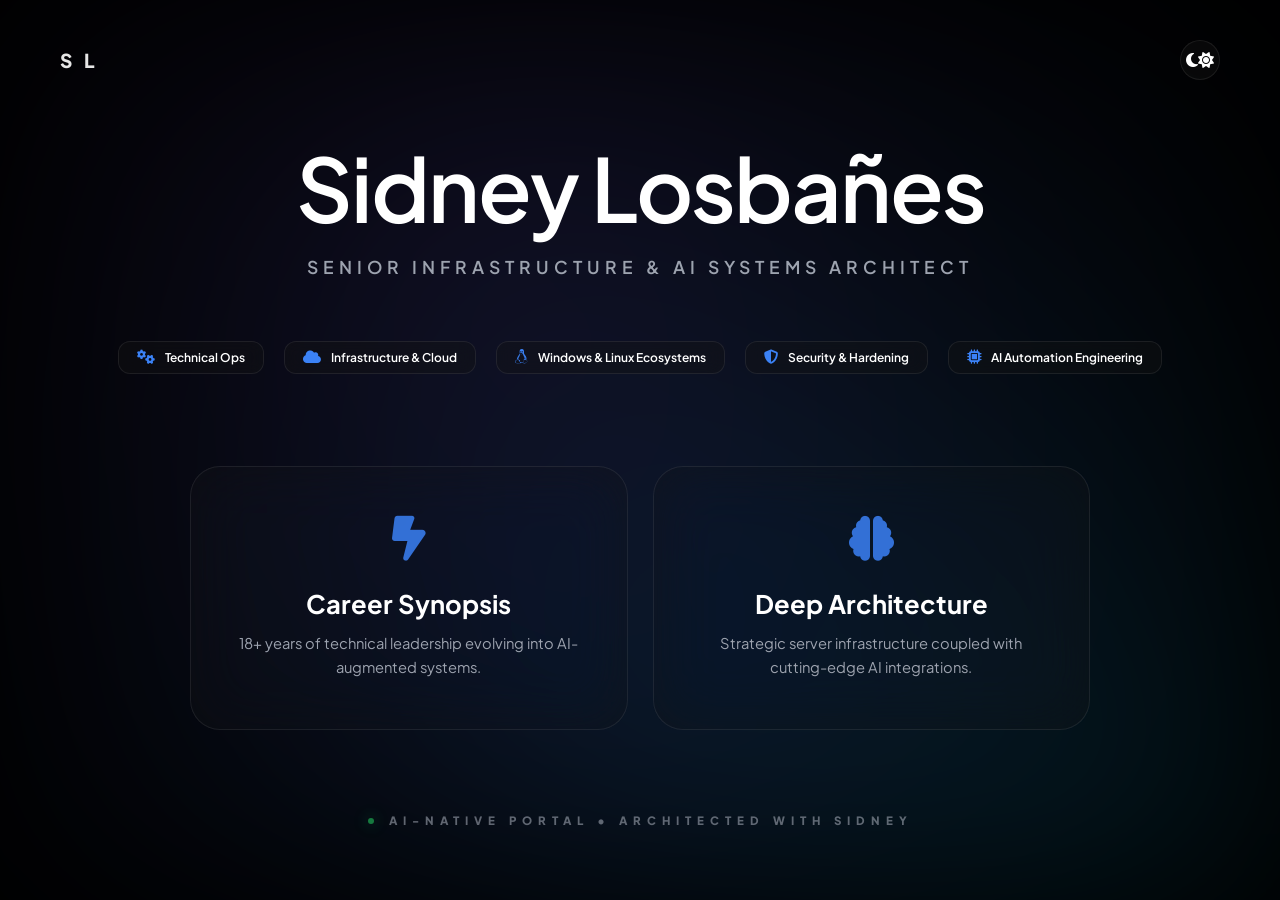
==== index.html @ 46b5d4f2 "feat: initial commit with executive deployment automation" ====
<!DOCTYPE html>
<html lang="en">
<head>
    <meta charset="UTF-8">
    <meta name="viewport" content="width=device-width, initial-scale=1.0">
    <title>Sidney Losbañes | Senior Infrastructure & AI Systems Architect</title>
    
    <link rel="preconnect" href="https://fonts.googleapis.com">
    <link rel="preconnect" href="https://fonts.gstatic.com" crossorigin>
    <link href="https://fonts.googleapis.com/css2?family=Plus+Jakarta+Sans:wght@200;400;500;600;700;800&display=swap" rel="stylesheet">
    <link rel="stylesheet" href="https://cdnjs.cloudflare.com/ajax/libs/font-awesome/6.5.0/css/all.min.css">

    <style>
        :root {
            --primary: #ffffff;
            --secondary: #9da3af;
            --bg: #000;
            --accent: #3b82f6;
            --card-glass: rgba(20, 20, 20, 0.4);
            --border: rgba(255, 255, 255, 0.08);
            --transition: cubic-bezier(0.16, 1, 0.3, 1);
        }

        body.light-mode {
            --primary: #09090b;
            --secondary: #6b7280;
            --bg: #f8fafc;
            --card-glass: rgba(255, 255, 255, 0.4);
            --border: rgba(0, 0, 0, 0.08);
        }

        * {
            margin: 0;
            padding: 0;
            box-sizing: border-box;
        }

        body {
            font-family: 'Plus Jakarta Sans', sans-serif;
            background-color: var(--bg);
            color: var(--primary);
            overflow: hidden;
            height: 100dvh;
            display: flex;
            flex-direction: column;
            transition: background-color 1.2s var(--transition);
        }

        /* AI-Native Neural Background */
        #gradient-canvas {
            position: fixed;
            top: 0;
            left: 0;
            width: 100%;
            height: 100%;
            z-index: 0;
            opacity: 0.6;
            pointer-events: none;
            filter: blur(100px);
        }

        /* Minimal Portal Navigation */
        nav {
            position: fixed;
            top: 0;
            width: 100%;
            padding: 40px 60px;
            display: flex;
            justify-content: space-between;
            align-items: center;
            z-index: 100;
        }

        .logo {
            font-weight: 800;
            font-size: 1.2rem;
            letter-spacing: 12px;
            cursor: pointer;
            transition: var(--transition);
            opacity: 0.9;
        }

        .theme-btn {
            cursor: pointer;
            width: 40px;
            height: 40px;
            display: flex;
            align-items: center;
            justify-content: center;
            border-radius: 50%;
            background: var(--card-glass);
            border: 1px solid var(--border);
            backdrop-filter: blur(15px);
            transition: all 0.4s;
        }
        .theme-btn:hover { background: var(--primary); color: var(--bg); }

        /* The Hub */
        .hub {
            flex: 1;
            display: flex;
            flex-direction: column;
            align-items: center;
            justify-content: space-between;
            padding: 16vh 20px 8vh;
            text-align: center;
            z-index: 10;
        }

        .hero h1 {
            font-size: clamp(3.2rem, 10vw, 5.5rem);
            font-weight: 600;
            line-height: 1;
            letter-spacing: -2px;
            margin-bottom: 24px;
            opacity: 0;
            transform: translateY(30px);
            animation: revealUp 1.4s var(--transition) forwards 0.2s;
        }

        .title-group {
            display: flex;
            flex-direction: column;
            align-items: center;
            gap: 10px;
            margin-bottom: 30px;
            opacity: 0;
            transform: translateY(20px);
            animation: revealUp 1.4s var(--transition) forwards 0.4s;
        }

        .role-title {
            font-size: clamp(0.9rem, 2vw, 1.1rem);
            color: var(--secondary);
            font-weight: 600;
            letter-spacing: 5px;
            text-transform: uppercase;
        }

        .ai-badge {
            font-size: 0.65rem;
            font-weight: 800;
            letter-spacing: 3px;
            color: var(--accent);
            text-transform: uppercase;
            border: 1px solid var(--accent);
            padding: 2px 10px;
            border-radius: 4px;
        }

        /* Pillars (Detailed Expertise) */
        .expert-pillars {
            display: flex;
            gap: 20px;
            margin-bottom: 60px;
            opacity: 0;
            animation: revealUp 1.4s var(--transition) forwards 0.6s;
            flex-wrap: wrap;
            justify-content: center;
        }

        .pillar {
            padding: 8px 18px;
            border-radius: 12px;
            border: 1px solid var(--border);
            background: var(--card-glass);
            font-size: 0.75rem;
            font-weight: 600;
            color: var(--primary);
            backdrop-filter: blur(10px);
            display: flex;
            align-items: center;
            gap: 10px;
            transition: all 0.3s;
        }
        .pillar:hover { border-color: var(--accent); transform: translateY(-3px); }
        .pillar i { color: var(--accent); font-size: 0.9rem; }

        /* The Interaction Hub */
        .link-grid {
            display: flex;
            flex-direction: column;
            gap: 25px;
            width: 100%;
            max-width: 900px;
            opacity: 0;
            animation: revealUp 1.6s var(--transition) forwards 0.8s;
        }

        @media (min-width: 768px) {
            .link-grid { flex-direction: row; }
        }

        .action-link {
            flex: 1;
            position: relative;
            background: var(--card-glass);
            border: 1px solid var(--border);
            padding: 50px 40px;
            border-radius: 30px;
            text-decoration: none;
            color: var(--primary);
            overflow: hidden;
            transition: all 0.6s var(--transition);
            backdrop-filter: blur(30px) saturate(180%);
            display: flex;
            flex-direction: column;
            align-items: center;
        }

        .action-link:hover {
            transform: translateY(-8px) scale(1.01);
            border-color: rgba(59, 130, 246, 0.4);
            background: rgba(59, 130, 246, 0.04);
            box-shadow: 0 40px 100px -20px rgba(0, 0, 0, 0.6);
        }

        .glow-overlay {
            position: absolute;
            inset: 0;
            background: radial-gradient(450px circle at var(--x) var(--y), rgba(59, 130, 246, 0.12), transparent 45%);
            opacity: 0;
            transition: opacity 0.5s;
            z-index: -1;
        }
        .action-link:hover .glow-overlay { opacity: 1; }

        .action-link i {
            font-size: 2.8rem;
            margin-bottom: 25px;
            color: var(--accent);
            opacity: 0.85;
            transition: all 0.6s var(--transition);
        }
        .action-link:hover i { transform: scale(1.15) rotate(-5deg); filter: drop-shadow(0 0 12px var(--accent)); }

        .action-link h3 { font-size: 1.6rem; font-weight: 700; margin-bottom: 12px; }
        .action-link span { font-size: 0.92rem; color: var(--secondary); line-height: 1.6; }

        @keyframes revealUp {
            to { opacity: 1; transform: translateY(0); }
        }

        .sys-status {
            font-size: 0.72rem;
            font-weight: 800;
            letter-spacing: 6px;
            text-transform: uppercase;
            color: var(--secondary);
            margin-top: 50px;
            display: flex;
            align-items: center;
            gap: 15px;
            opacity: 0.6;
        }
        .status-dot { width: 6px; height: 6px; border-radius: 50%; background: #22c55e; box-shadow: 0 0 15px #22c55e; }

        .ai-history {
            position: absolute;
            bottom: 40px;
            right: 60px;
            font-size: 0.65rem;
            font-weight: 700;
            letter-spacing: 2px;
            color: var(--secondary);
            text-transform: uppercase;
            opacity: 0.4;
        }
    </style>
</head>
<body id="body">
    <canvas id="gradient-canvas"></canvas>

    <nav>
        <div class="logo">SL</div>
        <div class="theme-btn" id="theme-btn">
            <i class="fa-solid fa-moon moon-icon"></i>
            <i class="fa-solid fa-sun sun-icon"></i>
        </div>
    </nav>

    <main class="hub">
        <div class="hero">
            <h1>Sidney Losbañes</h1>
            <div class="title-group">
                <div class="role-title">Senior Infrastructure & AI Systems Architect</div>
            </div>
        </div>

        <div class="expert-pillars">
            <div class="pillar"><i class="fa-solid fa-gears"></i> Technical Ops</div>
            <div class="pillar"><i class="fa-solid fa-cloud"></i> Infrastructure & Cloud</div>
            <div class="pillar"><i class="fa-brands fa-linux"></i> Windows & Linux Ecosystems</div>
            <div class="pillar"><i class="fa-solid fa-shield-halved"></i> Security & Hardening</div>
            <div class="pillar"><i class="fa-solid fa-microchip"></i> AI Automation Engineering</div>
        </div>

        <div class="link-grid">
            <a href="resume.html" class="action-link">
                <div class="glow-overlay"></div>
                <i class="fa-solid fa-bolt-lightning"></i>
                <h3>Career Synopsis</h3>
                <span>18+ years of technical leadership evolving into AI-augmented systems.</span>
            </a>

            <a href="portfolio.html" class="action-link">
                <div class="glow-overlay"></div>
                <i class="fa-solid fa-brain"></i>
                <h3>Deep Architecture</h3>
                <span>Strategic server infrastructure coupled with cutting-edge AI integrations.</span>
            </a>
        </div>

        <div class="sys-status">
            <div class="status-dot"></div>
            AI-Native Portal • Architected with Sidney
        </div>


    </main>

    <script>
        // Interactive Glow Interaction
        document.querySelectorAll('.action-link').forEach(link => {
            link.addEventListener('mousemove', e => {
                const rect = link.getBoundingClientRect();
                link.style.setProperty('--x', `${e.clientX - rect.left}px`);
                link.style.setProperty('--y', `${e.clientY - rect.top}px`);
            });
        });

        // Theme Toggle
        const themeBtn = document.getElementById('theme-btn');
        const body = document.getElementById('body');
        if(localStorage.getItem('theme') === 'light-mode') body.classList.add('light-mode');
        themeBtn.addEventListener('click', () => {
            body.classList.toggle('light-mode');
            localStorage.setItem('theme', body.classList.contains('light-mode') ? 'light-mode' : '');
        });

        // Tesla Liquid Background Animation
        const canvas = document.getElementById('gradient-canvas');
        const ctx = canvas.getContext('2d');
        let time = 0;

        function animate() {
            const w = canvas.width = window.innerWidth;
            const h = canvas.height = window.innerHeight;
            ctx.clearRect(0, 0, w, h);

            const colors = body.classList.contains('light-mode') 
                ? ['rgba(59, 130, 246, 0.1)', 'rgba(139, 92, 246, 0.08)', 'rgba(6, 182, 212, 0.08)'] 
                : ['rgba(59, 130, 246, 0.28)', 'rgba(139, 92, 246, 0.18)', 'rgba(6, 182, 212, 0.18)'];

            const blobs = [
                { x: w * (0.5 + Math.sin(time * 0.0006) * 0.3), y: h * (0.5 + Math.cos(time * 0.0007) * 0.2), r: w * 0.8, c: colors[0] },
                { x: w * (0.2 + Math.cos(time * 0.0008) * 0.2), y: h * (0.3 + Math.sin(time * 0.0009) * 0.2), r: w * 0.7, c: colors[1] },
                { x: w * (0.8 + Math.sin(time * 0.001) * 0.2),  y: h * (0.7 + Math.cos(time * 0.0011) * 0.3), r: w * 0.8, c: colors[2] }
            ];

            blobs.forEach(b => {
                const g = ctx.createRadialGradient(b.x, b.y, 0, b.x, b.y, b.r);
                g.addColorStop(0, b.c);
                g.addColorStop(1, 'transparent');
                ctx.fillStyle = g;
                ctx.fillRect(0, 0, w, h);
            });

            time += 16;
            requestAnimationFrame(animate);
        }
        animate();
    </script>
</body>
</html>
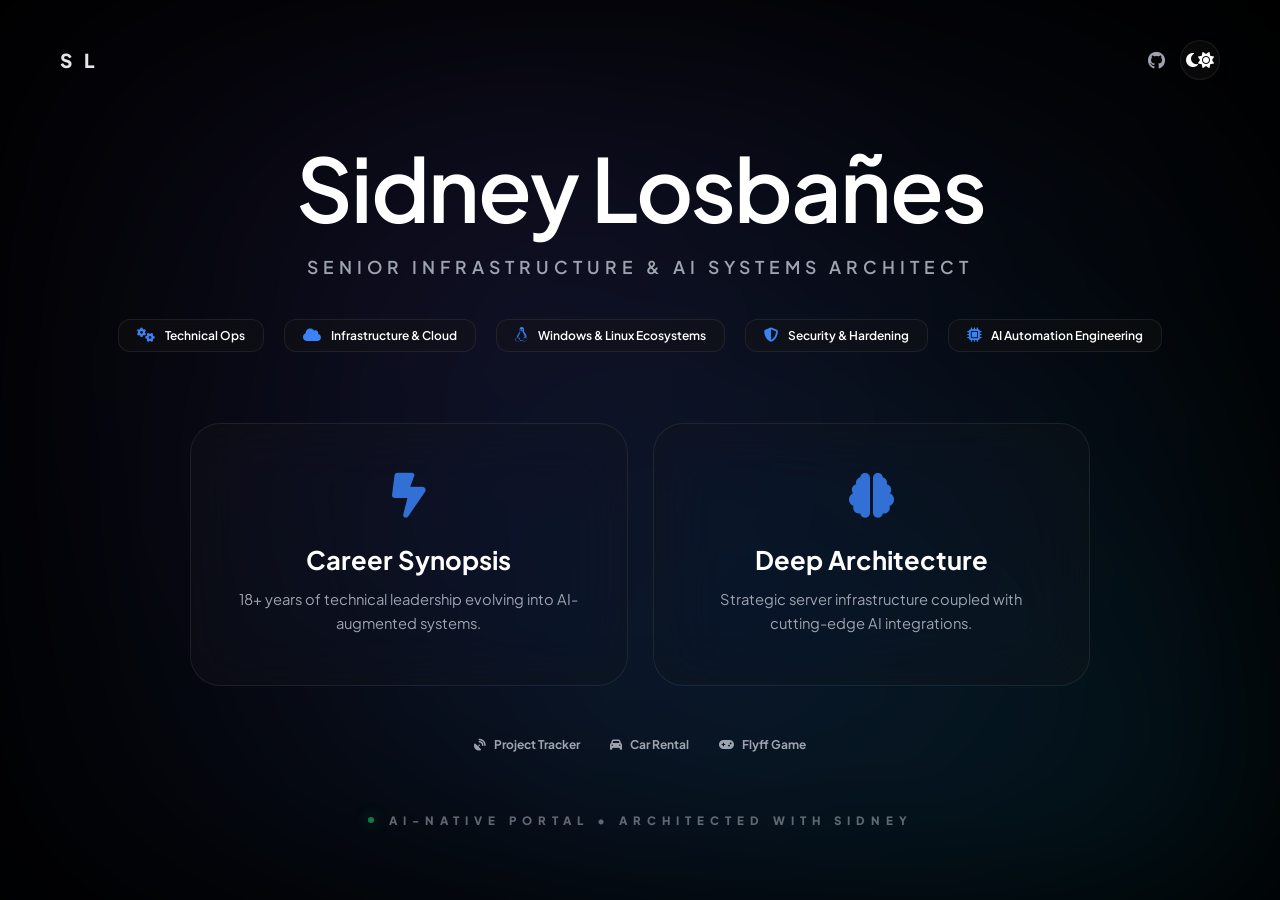
==== commit 79f568ad: "feat: integrated live project network and confirmed professional social links" ====
--- a/index.html
+++ b/index.html
@@ -273,9 +273,14 @@
 
     <nav>
         <div class="logo">SL</div>
-        <div class="theme-btn" id="theme-btn">
-            <i class="fa-solid fa-moon moon-icon"></i>
-            <i class="fa-solid fa-sun sun-icon"></i>
+        <div style="display: flex; gap: 15px; align-items: center;">
+            <a href="https://github.com/sclosbanes" target="_blank" style="color: var(--secondary); text-decoration: none; font-size: 1.1rem; transition: 0.3s;" onmouseover="this.style.color='var(--primary)'" onmouseout="this.style.color='var(--secondary)'">
+                <i class="fa-brands fa-github"></i>
+            </a>
+            <div class="theme-btn" id="theme-btn">
+                <i class="fa-solid fa-moon moon-icon"></i>
+                <i class="fa-solid fa-sun sun-icon"></i>
+            </div>
         </div>
     </nav>
 
@@ -308,6 +313,18 @@
                 <i class="fa-solid fa-brain"></i>
                 <h3>Deep Architecture</h3>
                 <span>Strategic server infrastructure coupled with cutting-edge AI integrations.</span>
+            </a>
+        </div>
+
+        <div style="margin-top: 40px; display: flex; gap: 30px; opacity: 0; animation: revealUp 1s var(--transition) forwards 1s;">
+            <a href="https://fish.archsystems.online" target="_blank" style="color: var(--secondary); text-decoration: none; font-size: 0.75rem; font-weight: 700; display: flex; align-items: center; gap: 8px; transition: 0.3s;" onmouseover="this.style.color='var(--accent)'" onmouseout="this.style.color='var(--secondary)'">
+                <i class="fa-solid fa-satellite-dish"></i> Project Tracker
+            </a>
+            <a href="https://bnr.archsystems.online" target="_blank" style="color: var(--secondary); text-decoration: none; font-size: 0.75rem; font-weight: 700; display: flex; align-items: center; gap: 8px; transition: 0.3s;" onmouseover="this.style.color='var(--accent)'" onmouseout="this.style.color='var(--secondary)'">
+                <i class="fa-solid fa-car"></i> Car Rental
+            </a>
+            <a href="https://lemon.archsystems.online" target="_blank" style="color: var(--secondary); text-decoration: none; font-size: 0.75rem; font-weight: 700; display: flex; align-items: center; gap: 8px; transition: 0.3s;" onmouseover="this.style.color='var(--accent)'" onmouseout="this.style.color='var(--secondary)'">
+                <i class="fa-solid fa-gamepad"></i> Flyff Game
             </a>
         </div>
 
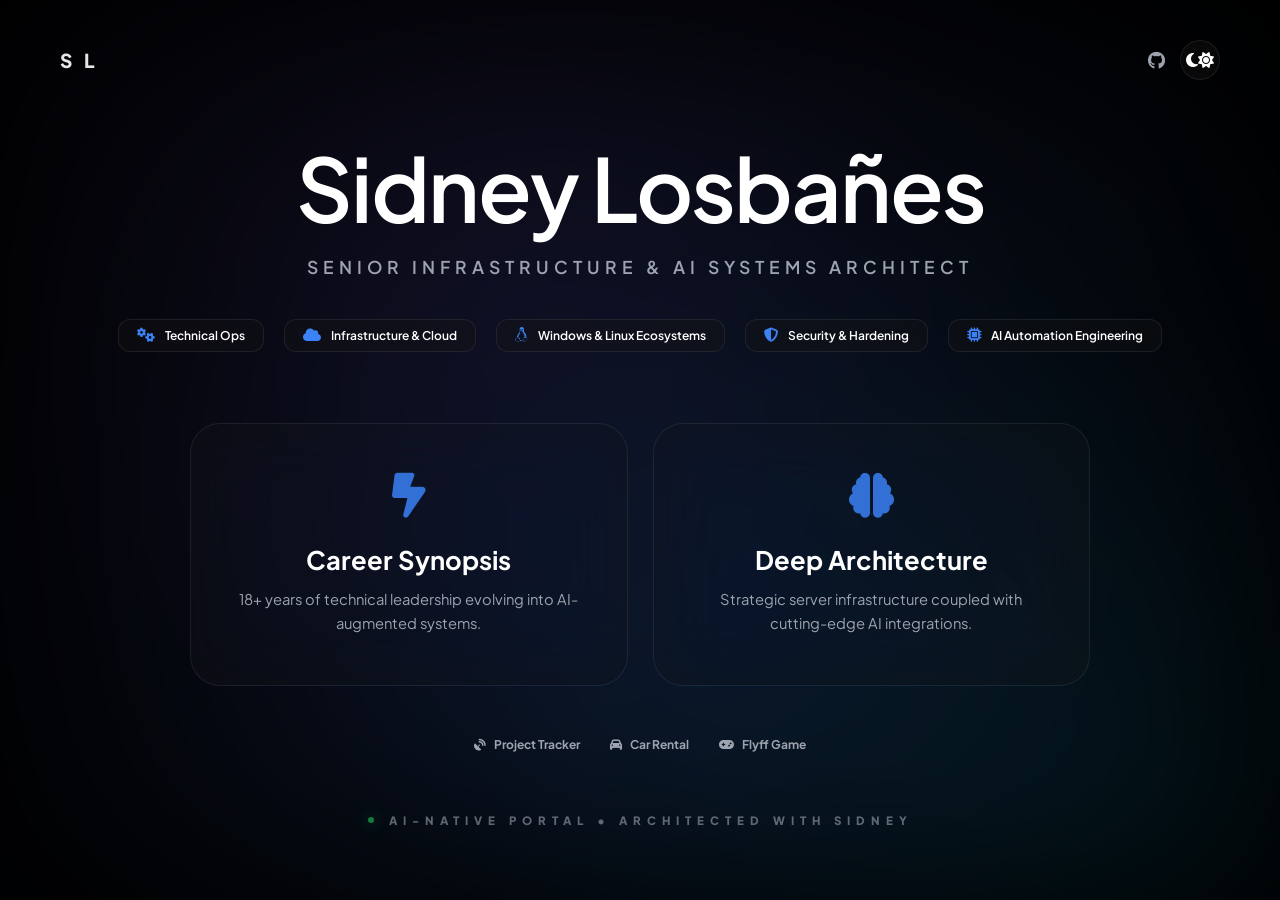
==== commit 8b564768: "Update responsive design and added Google Workspace certification" ====
--- a/index.html
+++ b/index.html
@@ -189,6 +189,11 @@
 
         @media (min-width: 768px) {
             .link-grid { flex-direction: row; }
+        }
+
+        @media (max-width: 768px) {
+            nav { padding: 25px 20px; }
+            .hub { padding: 14vh 15px 5vh; }
         }
 
         .action-link {
